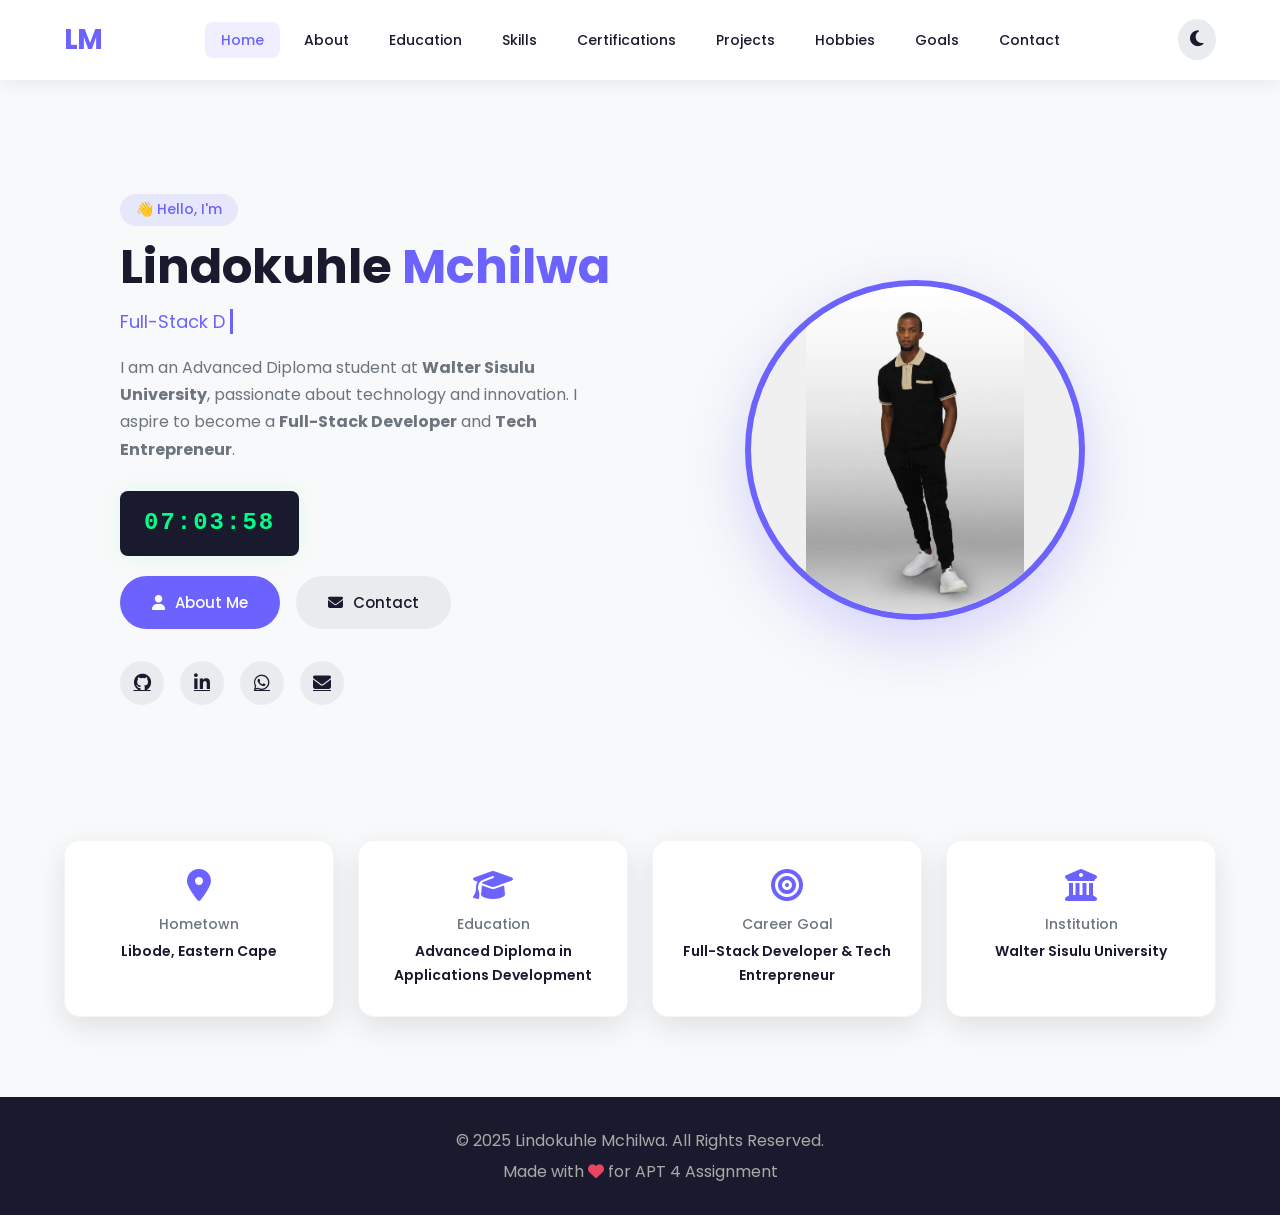
==== index.html @ 39c58cd5 "Initial commit - Portfolio website" ====
<!DOCTYPE html>
<html lang="en">
<head>
    <meta charset="UTF-8" />
    <meta name="viewport" content="width=device-width, initial-scale=1.0" />
    <title>Lindokuhle Mchilwa - Portfolio</title>
    
    <!-- Link to the CSS file -->
    <link rel="stylesheet" href="style.css" />
    
    <!-- Google Fonts - Poppins -->
    <link href="https://fonts.googleapis.com/css2?family=Poppins:wght@300;400;500;600;700&display=swap" rel="stylesheet" />
    
    <!-- Font Awesome icons -->
    <link rel="stylesheet" href="https://cdnjs.cloudflare.com/ajax/libs/font-awesome/6.4.0/css/all.min.css" />
</head>
<body>

    <!-- ========== NAVIGATION ========== -->
    <nav class="navbar">
        <div class="container nav-container">
            <!-- Logo -->
            <a href="index.html" class="logo">LM</a>
            
            <!-- Navigation Menu -->
            <ul class="nav-menu">
                <li><a href="index.html" class="active">Home</a></li>
                <li><a href="about.html">About</a></li>
                <li><a href="education.html">Education</a></li>
                <li><a href="skills.html">Skills</a></li>
                <li><a href="certifications.html">Certifications</a></li>
                <li><a href="projects.html">Projects</a></li>
                <li><a href="hobbies.html">Hobbies</a></li>
                <li><a href="goals.html">Goals</a></li>
                <li><a href="contact.html">Contact</a></li>
            </ul>
            
            <!-- Theme button + Hamburger button -->
            <div class="nav-actions">
                <button id="theme-toggle" class="theme-btn" title="Toggle Dark Mode">
                    <i class="fas fa-moon"></i>
                </button>
                <button class="menu-toggle" id="menu-toggle">
                    <i class="fas fa-bars"></i>
                </button>
            </div>
        </div>
    </nav>

    <!-- ========== MAIN CONTENT ========== -->
    <main>
        <!-- Hero Section -->
        <section class="hero" id="home">
            <div class="container hero-container">
                
                <!-- Left side - Text content -->
                <div class="hero-content">
                    <span class="greeting">👋 Hello, I'm</span>
                    <h1>Lindokuhle <span class="highlight">Mchilwa</span></h1>
                    
                    <!-- Typing effect text -->
                    <p class="tagline">
                        <span id="typing-text">Full-Stack Developer</span>
                    </p>
                    
                    <p class="bio">
                        I am an Advanced Diploma student at <strong>Walter Sisulu University</strong>,
                        passionate about technology and innovation. I aspire to become a
                        <strong>Full-Stack Developer</strong> and <strong>Tech Entrepreneur</strong>.
                    </p>
                    
                    <!-- Digital Clock -->
                    <div class="digital-clock" id="digital-clock"></div>
                    
                    <!-- Buttons -->
                    <div class="hero-buttons">
                        <a href="about.html" class="btn btn-primary">
                            <i class="fas fa-user"></i> About Me
                        </a>
                        <a href="contact.html" class="btn btn-secondary">
                            <i class="fas fa-envelope"></i> Contact
                        </a>
                    </div>
                    
                    <!-- Social Links -->
                    <div class="social-links">
                        <a href="https://github.com/Mchilwa" target="_blank" title="GitHub">
                            <i class="fab fa-github"></i>
                        </a>
                        <a href="https://linkedin.com/in/lindokuhle-mchilwa-290181361" target="_blank" title="LinkedIn">
                            <i class="fab fa-linkedin-in"></i>
                        </a>
                        <a href="https://wa.me/27656827832" target="_blank" title="WhatsApp">
                            <i class="fab fa-whatsapp"></i>
                        </a>
                        <a href="mailto:lindokuhlemchilwa@gmail.com" title="Email">
                            <i class="fas fa-envelope"></i>
                        </a>
                    </div>
                </div>
                
                <!-- Right side - Profile Image -->
                <div class="hero-image">
                    <div class="profile-frame">
                        <img src="images/profile.jpg" alt="Lindokuhle Mchilwa" />
                    </div>
                </div>
            </div>
        </section>

        <!-- Quick Info Cards -->
        <section class="quick-info">
            <div class="container">
                <div class="info-cards">
                    <div class="info-card">
                        <i class="fas fa-map-marker-alt"></i>
                        <h4>Hometown</h4>
                        <p>Libode, Eastern Cape</p>
                    </div>
                    <div class="info-card">
                        <i class="fas fa-graduation-cap"></i>
                        <h4>Education</h4>
                        <p>Advanced Diploma in Applications Development</p>
                    </div>
                    <div class="info-card">
                        <i class="fas fa-bullseye"></i>
                        <h4>Career Goal</h4>
                        <p>Full-Stack Developer &amp; Tech Entrepreneur</p>
                    </div>
                    <div class="info-card">
                        <i class="fas fa-university"></i>
                        <h4>Institution</h4>
                        <p>Walter Sisulu University</p>
                    </div>
                </div>
            </div>
        </section>
    </main>

    <!-- ========== FOOTER ========== -->
    <footer class="footer">
        <div class="container">
            <p>&copy; 2025 Lindokuhle Mchilwa. All Rights Reserved.</p>
            <p>Made with <i class="fas fa-heart" style="color: #e94560;"></i> for APT 4 Assignment</p>
        </div>
    </footer>

    <!-- Link to JavaScript file -->
    <script src="script.js"></script>
</body>
</html>
---- style.css ----
/* ============================================
   RESET & BASE STYLES
   ============================================ */

/* The * selector targets every single element on the page */
* {
    margin: 0;                    /* Remove the default outer space browsers add */
    padding: 0;                   /* Remove the default inner space browsers add */
    box-sizing: border-box;       /* Make width and height include padding and border */
}

/* :root is the highest level element. We store reusable values (CSS variables) here */
:root {
    --primary: #6C63FF;           /* Main purple brand colour */
    --primary-dark: #5a52d5;      /* Darker purple used for hover effects */
    --secondary: #FF6584;         /* Pink/red accent colour */
    --dark: #1a1a2e;              /* Very dark navy colour for text and dark backgrounds */
    --dark-secondary: #16213e;    /* Slightly lighter dark navy */
    --light: #f8f9fa;             /* Very light grey background colour */
    --white: #ffffff;             /* Pure white */
    --gray: #6c757d;              /* Medium grey used for secondary text */
    --light-gray: #e9ecef;        /* Light grey used for borders and button backgrounds */
    --shadow: 0 10px 30px rgba(0, 0, 0, 0.1);        /* Soft shadow */
    --shadow-hover: 0 15px 40px rgba(0, 0, 0, 0.2);  /* Stronger shadow used on hover */
    --border-radius: 16px;        /* Standard rounded corner size */
    --transition: all 0.3s ease;  /* Smooth animation that lasts 0.3 seconds */
}

html {
    scroll-behavior: smooth;      /* Makes the page scroll smoothly when clicking links */
}

body {
    font-family: 'Poppins', sans-serif;  /* Use the Poppins font, fallback to system sans-serif */
    background-color: var(--light);      /* Light grey background */
    color: var(--dark);                  /* Dark text colour */
    line-height: 1.7;                    /* Comfortable space between lines of text */
    transition: var(--transition);       /* Smooth colour changes when switching themes */
}

.container {
    max-width: 1200px;            /* The content will never be wider than 1200px */
    margin: 0 auto;               /* Centre the container horizontally */
    padding: 0 24px;              /* Add 24px space on the left and right sides */
}

/* ============================================
   NAVIGATION
   ============================================ */

.navbar {
    background: var(--white);     /* White background */
    padding: 16px 0;              /* Vertical padding only */
    box-shadow: 0 2px 20px rgba(0, 0, 0, 0.08);  /* Soft shadow under the navbar */
    position: sticky;             /* Sticks to the top of the screen when scrolling */
    top: 0;                       /* Stick at the very top */
    z-index: 1000;                /* Make sure it stays above other elements */
    transition: var(--transition);
}

.nav-container {
    display: flex;                /* Use flexbox layout */
    justify-content: space-between; /* Put logo on the left and menu on the right */
    align-items: center;          /* Centre items vertically */
    flex-wrap: wrap;              /* Allow items to wrap on small screens */
}

.logo {
    font-size: 28px;
    font-weight: 700;             /* Bold text */
    color: var(--primary);        /* Purple colour */
    text-decoration: none;        /* Remove the underline from the link */
    letter-spacing: -1px;         /* Slightly tighter letter spacing */
}

.nav-menu {
    list-style: none;             /* Remove the default bullet points */
    display: flex;                /* Arrange menu items in a row */
    gap: 8px;                      /* Small space between menu items */
    flex-wrap: wrap;
}

.nav-menu a {
    text-decoration: none;
    color: var(--dark);
    font-weight: 500;
    font-size: 14px;
    padding: 8px 16px;            /* Make the clickable area larger */
    border-radius: 8px;
    transition: var(--transition);
}

.nav-menu a:hover,
.nav-menu a.active {
    color: var(--primary);        /* Purple text when hovered or active */
    background: rgba(108, 99, 255, 0.1);  /* Very light purple background */
}

.nav-actions {
    display: flex;
    align-items: center;
    gap: 12px;                    /* Space between the theme button and hamburger button */
}

.theme-btn,
.menu-toggle {
    background: var(--light-gray);
    border: none;
    padding: 10px 12px;
    border-radius: 50%;           /* Make the buttons perfectly round */
    cursor: pointer;
    font-size: 18px;
    transition: var(--transition);
    color: var(--dark);
}

.theme-btn:hover,
.menu-toggle:hover {
    background: var(--primary);
    color: white;
    transform: rotate(20deg);     /* Slight rotation on hover for a fun effect */
}

.menu-toggle {
    display: none;                /* Hidden on desktop. Shown only on mobile via media query */
}

/* ============================================
   HERO SECTION (HOME PAGE)
   ============================================ */

.hero {
    padding: 80px 0 60px;         /* Top padding 80px, bottom padding 60px */
    min-height: 80vh;             /* At least 80% of the browser height */
    display: flex;
    align-items: center;          /* Centre content vertically */
}

.hero-container {
    display: grid;
    grid-template-columns: 1fr 1fr;  /* Two equal columns */
    gap: 60px;                       /* Space between the two columns */
    align-items: center;
}

.hero-content .greeting {
    display: inline-block;        /* Only as wide as the text */
    background: rgba(108, 99, 255, 0.12);
    color: var(--primary);
    padding: 4px 16px;
    border-radius: 20px;          /* Pill shape */
    font-size: 14px;
    font-weight: 500;
    margin-bottom: 12px;
}

.hero-content h1 {
    font-size: 48px;
    font-weight: 700;
    line-height: 1.2;
    margin-bottom: 12px;
}

.hero-content .highlight {
    color: var(--primary);        /* Purple colour for part of the name */
}

.hero-content .tagline {
    font-size: 18px;
    color: var(--gray);
    margin-bottom: 16px;
    font-weight: 400;
}

.hero-content .bio {
    font-size: 16px;
    color: var(--gray);
    max-width: 480px;             /* Limit the width of the paragraph */
    margin-bottom: 28px;
}

.hero-buttons {
    display: flex;
    gap: 16px;
    flex-wrap: wrap;
    margin-bottom: 32px;
}

.btn {
    display: inline-flex;         /* Flex so icon and text stay aligned */
    align-items: center;
    gap: 10px;
    padding: 14px 32px;
    border-radius: 50px;          /* Fully rounded (pill shape) */
    text-decoration: none;
    font-weight: 500;
    font-size: 15px;
    transition: var(--transition);
    border: none;
    cursor: pointer;
}

.btn-primary {
    background: var(--primary);
    color: white;
}

.btn-primary:hover {
    background: var(--primary-dark);
    transform: translateY(-3px);  /* Move the button up slightly */
    box-shadow: 0 10px 25px rgba(108, 99, 255, 0.3);
}

.btn-secondary {
    background: var(--light-gray);
    color: var(--dark);
}

.btn-secondary:hover {
    background: var(--dark);
    color: white;
    transform: translateY(-3px);
}

.social-links {
    display: flex;
    gap: 16px;
    flex-wrap: wrap;
}

.social-links a {
    display: flex;
    align-items: center;
    justify-content: center;
    width: 44px;
    height: 44px;
    border-radius: 50%;           /* Circle */
    background: var(--light-gray);
    color: var(--dark);
    font-size: 18px;
    transition: var(--transition);
}

.social-links a:hover {
    background: var(--primary);
    color: white;
    transform: translateY(-4px);  /* Lift the icon up on hover */
}

.hero-image {
    display: flex;
    justify-content: center;
    align-items: center;
}

.profile-frame {
    width: 340px;
    height: 340px;
    border-radius: 50%;
    overflow: hidden;
    border: 6px solid var(--primary);
    box-shadow: 0 20px 60px rgba(108, 99, 255, 0.25);
    animation: float 6s ease-in-out infinite;
    background-color: #f0f0f0; /* Optional: light background if image doesn't fill the circle */
}

.profile-frame img {
    width: 100%;
    height: 100%;
    object-fit: contain;        /* Show full image */
    object-position: center;    /* Keep it centered */
}

/* Keyframes define the floating animation */
@keyframes float {
    0%, 100% { transform: translateY(0); }     /* Start and end at normal position */
    50% { transform: translateY(-16px); }      /* Move up 16px in the middle */
}

/* ============================================
   QUICK INFO CARDS
   ============================================ */

.quick-info {
    padding: 40px 0 80px;
}

.info-cards {
    display: grid;
    grid-template-columns: repeat(4, 1fr);  /* 4 equal columns */
    gap: 24px;
}

.info-card {
    background: var(--white);
    padding: 28px 20px;
    border-radius: var(--border-radius);
    text-align: center;
    box-shadow: var(--shadow);
    transition: var(--transition);
    border: 1px solid rgba(0, 0, 0, 0.04);
}

.info-card:hover {
    transform: translateY(-6px);          /* Lift the card up */
    box-shadow: var(--shadow-hover);      /* Stronger shadow */
}

.info-card i {
    font-size: 32px;
    color: var(--primary);
    margin-bottom: 12px;
}

.info-card h4 {
    font-size: 14px;
    color: var(--gray);
    font-weight: 500;
    margin-bottom: 4px;
}

.info-card p {
    font-weight: 600;
    font-size: 14px;
}

/* ============================================
   PAGE SECTIONS (Used on About, Education, etc.)
   ============================================ */

.page-section {
    padding: 60px 0;              /* Vertical space for every major page section */
}

.page-title {
    font-size: 2.5rem;
    font-weight: 700;
    color: var(--primary);
    margin-bottom: 8px;
    border-bottom: 4px solid var(--primary);  /* Purple underline */
    padding-bottom: 12px;
    display: inline-block;        /* Only as wide as the text */
}

.section-subtitle {
    color: var(--gray);
    font-size: 1.1rem;
    margin-bottom: 40px;
}

/* ============================================
   ABOUT PAGE
   ============================================ */

.about-grid {
    display: grid;
    grid-template-columns: 1fr 2fr;  /* Image takes 1 part, text takes 2 parts */
    gap: 50px;
    align-items: start;
}

.about-image img {
    width: 100%;
    max-width: 350px;
    border-radius: var(--border-radius);
    border: 4px solid var(--primary);
    box-shadow: var(--shadow);
}

.about-content h3 {
    font-size: 1.8rem;
    margin-bottom: 16px;
}

.about-content p {
    color: var(--gray);
    margin-bottom: 16px;
}

.about-details {
    margin: 24px 0;
}

.info-table {
    width: 100%;
    border-collapse: collapse;    /* Remove gaps between table cells */
    background: var(--white);
    border-radius: var(--border-radius);
    overflow: hidden;             /* Keeps the rounded corners on the table */
    box-shadow: var(--shadow);
}

.info-table tr {
    border-bottom: 1px solid var(--light-gray);
}

.info-table tr:last-child {
    border-bottom: none;          /* No line under the last row */
}

.info-table td {
    padding: 12px 20px;
}

.info-table td:first-child {
    font-weight: 600;
    width: 40%;
    background: rgba(108, 99, 255, 0.05);  /* Very light purple background */
}

/* ============================================
   EDUCATION PAGE
   ============================================ */

.education-timeline {
    position: relative;
    padding-left: 40px;           /* Space for the vertical line and icons */
}

.education-timeline::before {
    content: '';                  /* Empty content used to create the vertical line */
    position: absolute;
    left: 15px;
    top: 0;
    bottom: 0;
    width: 3px;
    background: var(--primary);   /* Purple vertical timeline line */
}

.education-item {
    position: relative;
    margin-bottom: 40px;
    padding-left: 30px;
}

.education-icon {
    position: absolute;
    left: -42px;                  /* Position the icon over the timeline line */
    top: 0;
    width: 50px;
    height: 50px;
    background: var(--primary);
    border-radius: 50%;
    display: flex;
    align-items: center;
    justify-content: center;
    color: white;
    font-size: 20px;
}

.education-content {
    background: var(--white);
    padding: 24px 30px;
    border-radius: var(--border-radius);
    box-shadow: var(--shadow);
}

.education-content h3 {
    font-size: 1.3rem;
    color: var(--primary);
}

.education-institution {
    color: var(--gray);
    font-weight: 500;
}

.education-date {
    color: var(--gray);
    font-size: 0.9rem;
}

.education-content ul {
    padding-left: 20px;
    margin-top: 10px;
}

.education-content ul li {
    color: var(--gray);
    margin-bottom: 6px;
}

/* ============================================
   SKILLS PAGE
   ============================================ */

.skills-grid {
    display: grid;
    grid-template-columns: repeat(3, 1fr);  /* 3 columns */
    gap: 30px;
    margin-bottom: 40px;
}

.skill-card {
    background: var(--white);
    padding: 24px;
    border-radius: var(--border-radius);
    box-shadow: var(--shadow);
    transition: var(--transition);
}

.skill-card:hover {
    transform: translateY(-5px);
    box-shadow: var(--shadow-hover);
}

.skill-header {
    display: flex;
    align-items: center;
    gap: 12px;
    margin-bottom: 12px;
}

.skill-header i {
    font-size: 32px;
    color: var(--primary);
}

.skill-header h3 {
    flex: 1;                      /* Take up the remaining space */
    font-size: 1.1rem;
}

.skill-percent {
    font-weight: 600;
    color: var(--primary);
}

.skill-bar {
    width: 100%;
    height: 10px;
    background: var(--light-gray); /* Background of the progress bar */
    border-radius: 10px;
    overflow: hidden;
    margin-bottom: 8px;
}

.skill-progress {
    height: 100%;
    background: var(--primary);   /* The filled part of the progress bar */
    border-radius: 10px;
    transition: width 1.5s ease;  /* Smooth animation when the width changes */
}

.skill-description {
    font-size: 0.9rem;
    color: var(--gray);
}

/* ============================================
   CERTIFICATIONS PAGE
   ============================================ */

.certifications-grid {
    display: grid;
    grid-template-columns: repeat(2, 1fr);  /* 2 columns */
    gap: 30px;
}

.certification-card {
    background: var(--white);
    padding: 30px;
    border-radius: var(--border-radius);
    box-shadow: var(--shadow);
    text-align: center;
    transition: var(--transition);
}

.certification-card:hover {
    transform: translateY(-5px);
    box-shadow: var(--shadow-hover);
}

.cert-icon {
    font-size: 48px;
    color: var(--primary);
    margin-bottom: 16px;
}

.certification-card h3 {
    font-size: 1.2rem;
    margin-bottom: 8px;
}

.cert-issuer {
    color: var(--gray);
    font-weight: 500;
}

.cert-date {
    color: var(--gray);
    font-size: 0.9rem;
    margin-bottom: 12px;
}

.cert-description {
    color: var(--gray);
    font-size: 0.95rem;
}

.cert-link {
    display: inline-block;
    margin-top: 12px;
    color: var(--primary);
    text-decoration: none;
    font-weight: 500;
}

.cert-link:hover {
    text-decoration: underline;
}

/* ============================================
   PROJECTS PAGE
   ============================================ */

.projects-grid {
    display: grid;
    grid-template-columns: repeat(2, 1fr);
    gap: 30px;
}

.project-card {
    background: var(--white);
    border-radius: var(--border-radius);
    overflow: hidden;             /* Keeps the image corners rounded */
    box-shadow: var(--shadow);
    transition: var(--transition);
}

.project-card:hover {
    transform: translateY(-5px);
    box-shadow: var(--shadow-hover);
}

.project-image {
    position: relative;
    overflow: hidden;
    height: 220px;
}

.project-image img {
    width: 100%;
    height: 100%;
    object-fit: cover;
}

.project-overlay {
    position: absolute;
    top: 0;
    left: 0;
    width: 100%;
    height: 100%;
    background: rgba(108, 99, 255, 0.8);  /* Semi-transparent purple overlay */
    display: flex;
    align-items: center;
    justify-content: center;
    opacity: 0;                   /* Hidden by default */
    transition: var(--transition);
}

.project-card:hover .project-overlay {
    opacity: 1;                   /* Show the overlay when hovering the card */
}

.project-info {
    padding: 20px;
}

.project-info h3 {
    font-size: 1.2rem;
    margin-bottom: 8px;
}

.project-tech {
    display: flex;
    gap: 8px;
    flex-wrap: wrap;
    margin-bottom: 12px;
}

.project-tech span {
    background: rgba(108, 99, 255, 0.1);
    color: var(--primary);
    padding: 4px 12px;
    border-radius: 20px;          /* Pill-shaped tags */
    font-size: 0.8rem;
    font-weight: 500;
}

.project-info p {
    color: var(--gray);
    font-size: 0.95rem;
    margin-bottom: 12px;
}

.project-link {
    color: var(--primary);
    text-decoration: none;
    font-weight: 500;
}

.project-link:hover {
    text-decoration: underline;
}

/* ============================================
   HOBBIES PAGE
   ============================================ */

.hobbies-grid {
    display: grid;
    grid-template-columns: repeat(3, 1fr);
    gap: 30px;
    margin-bottom: 40px;
}

.hobby-card {
    background: var(--white);
    padding: 30px 24px;
    border-radius: var(--border-radius);
    box-shadow: var(--shadow);
    text-align: center;
    transition: var(--transition);
}

.hobby-card:hover {
    transform: translateY(-5px);
    box-shadow: var(--shadow-hover);
}

.hobby-icon {
    font-size: 48px;
    color: var(--primary);
    margin-bottom: 16px;
}

.hobby-card h3 {
    font-size: 1.2rem;
    margin-bottom: 8px;
}

.hobby-card p {
    color: var(--gray);
    font-size: 0.95rem;
}

/* ============================================
   GOALS PAGE
   ============================================ */

.goals-grid {
    display: grid;
    grid-template-columns: repeat(3, 1fr);
    gap: 30px;
}

.goal-card {
    background: var(--white);
    padding: 30px;
    border-radius: var(--border-radius);
    box-shadow: var(--shadow);
    transition: var(--transition);
}

.goal-card:hover {
    transform: translateY(-5px);
    box-shadow: var(--shadow-hover);
}

.goal-icon {
    font-size: 48px;
    color: var(--primary);
    margin-bottom: 16px;
}

.goal-card h3 {
    font-size: 1.3rem;
    margin-bottom: 4px;
}

.goal-card p {
    color: var(--gray);
    font-size: 0.9rem;
    margin-bottom: 12px;
}

.goal-card ul {
    padding-left: 20px;
}

.goal-card ul li {
    color: var(--gray);
    margin-bottom: 6px;
}

/* ============================================
   CONTACT PAGE
   ============================================ */

.contact-grid {
    display: grid;
    grid-template-columns: 1fr 1fr;  /* Form on the left, info on the right */
    gap: 50px;
}

.contact-form-container {
    background: var(--white);
    padding: 30px;
    border-radius: var(--border-radius);
    box-shadow: var(--shadow);
}

.form-group {
    margin-bottom: 20px;
}

.form-group label {
    display: block;
    font-weight: 500;
    margin-bottom: 6px;
}

.form-group label i {
    color: var(--primary);
    margin-right: 6px;
}

.form-group input,
.form-group textarea {
    width: 100%;
    padding: 12px 16px;
    border: 2px solid var(--light-gray);
    border-radius: 8px;
    font-family: inherit;         /* Use the same font as the rest of the site */
    font-size: 1rem;
    transition: var(--transition);
    background: var(--light);
}

.form-group input:focus,
.form-group textarea:focus {
    outline: none;                /* Remove the default browser outline */
    border-color: var(--primary); /* Purple border when the field is focused */
}

.form-group textarea {
    resize: vertical;             /* User can only change the height */
    min-height: 120px;
}

.contact-info {
    display: grid;
    grid-template-columns: 1fr 1fr;
    gap: 20px;
}

.contact-card {
    background: var(--white);
    padding: 24px;
    border-radius: var(--border-radius);
    box-shadow: var(--shadow);
    text-align: center;
    transition: var(--transition);
}

.contact-card:hover {
    transform: translateY(-5px);
    box-shadow: var(--shadow-hover);
}

.contact-card i {
    font-size: 32px;
    color: var(--primary);
    margin-bottom: 12px;
}

.contact-card h4 {
    font-size: 1rem;
    margin-bottom: 4px;
}

.contact-card p {
    color: var(--gray);
    font-size: 0.9rem;
}

/* ============================================
   CONTENT CARDS
   ============================================ */

.content-card {
    background: var(--white);
    padding: 30px;
    border-radius: var(--border-radius);
    box-shadow: var(--shadow);
    margin-bottom: 30px;
}

.content-card h3 {
    font-size: 1.4rem;
    color: var(--primary);
    margin-bottom: 16px;
}

.content-card ul,
.content-card ol {
    padding-left: 20px;
}

.content-card ul li,
.content-card ol li {
    color: var(--gray);
    margin-bottom: 6px;
}

/* ============================================
   SCROLL TO TOP BUTTON
   ============================================ */

.scroll-top-btn {
    position: fixed;              /* Always stays in the same place on the screen */
    bottom: 30px;
    right: 30px;
    width: 50px;
    height: 50px;
    border-radius: 50%;
    background: var(--primary);
    color: white;
    border: none;
    font-size: 20px;
    cursor: pointer;
    box-shadow: 0 5px 20px rgba(108, 99, 255, 0.4);
    transition: var(--transition);
    display: none;                /* Hidden by default. Shown with JavaScript when scrolled */
    align-items: center;
    justify-content: center;
    z-index: 999;
}

.scroll-top-btn:hover {
    transform: translateY(-5px);
    background: var(--primary-dark);
}

/* ============================================
   TYPING EFFECT
   ============================================ */

#typing-text {
    color: var(--primary);
    border-right: 3px solid var(--primary);  /* The blinking cursor */
    padding-right: 5px;
    animation: blink 0.7s step-end infinite;
}

@keyframes blink {
    50% { border-color: transparent; }  /* Make the cursor disappear every half cycle */
}

/* ============================================
   SHOW / HIDE BUTTON
   ============================================ */

.toggle-info-btn {
    background: var(--primary);
    color: white;
    border: none;
    padding: 10px 24px;
    border-radius: 8px;
    cursor: pointer;
    font-size: 0.95rem;
    font-weight: 500;
    transition: var(--transition);
    margin-bottom: 12px;
}

.toggle-info-btn:hover {
    background: var(--primary-dark);
    transform: scale(1.02);       /* Slightly enlarge the button */
}

.toggle-info-btn.active {
    background: var(--secondary); /* Change colour when the content is visible */
}

.hidden-content {
    display: none;                /* Hidden by default */
    padding: 16px 20px;
    background: var(--light-gray);
    border-radius: 8px;
    margin-bottom: 16px;
}

/* ============================================
   SLIDESHOW
   ============================================ */

.slideshow-container {
    position: relative;
    max-width: 800px;
    margin: 0 auto 40px;          /* Centre the slideshow */
    border-radius: var(--border-radius);
    overflow: hidden;
    box-shadow: var(--shadow);
    background: var(--dark);
}

.slideshow-wrapper {
    position: relative;
    height: 400px;
    overflow: hidden;
}

.slide {
    display: none;                /* Only one slide is shown at a time (controlled by JavaScript) */
    width: 100%;
    height: 100%;
}

.slide img {
    width: 100%;
    height: 100%;
    object-fit: cover;
}

.slide-btn {
    position: absolute;
    top: 50%;
    transform: translateY(-50%);  /* Centre the buttons vertically */
    background: rgba(0, 0, 0, 0.6);
    color: white;
    border: none;
    padding: 16px 20px;
    cursor: pointer;
    font-size: 24px;
    border-radius: 50%;
    transition: var(--transition);
    z-index: 10;
}

.slide-btn:hover {
    background: rgba(108, 99, 255, 0.8);
}

.prev {
    left: 16px;                   /* Previous button on the left */
}

.next {
    right: 16px;                  /* Next button on the right */
}

.fade {
    animation: fadeEffect 1.5s ease;
}

@keyframes fadeEffect {
    0% { opacity: 0.4; }
    100% { opacity: 1; }
}

/* ============================================
   DIGITAL CLOCK
   ============================================ */

.digital-clock {
    background: var(--dark);
    color: #00ff88;               /* Bright green like old digital clocks */
    padding: 12px 24px;
    border-radius: 8px;
    font-family: 'Courier New', monospace;  /* Monospace font for digital look */
    font-size: 1.5rem;
    font-weight: 700;
    letter-spacing: 2px;
    text-align: center;
    box-shadow: 0 0 20px rgba(0, 255, 136, 0.1);
    display: inline-block;
    margin-bottom: 20px;
}

/* ============================================
   DARK MODE
   ============================================ */

/* These styles only apply when the body has the class "dark-mode" */
body.dark-mode {
    background-color: #1a1a2e;
    color: #eee;
}

body.dark-mode .navbar {
    background-color: #16213e;
}

body.dark-mode .logo {
    color: #e94560;               /* Pink/red accent in dark mode */
}

body.dark-mode .nav-menu a {
    color: #eee;
}

body.dark-mode .nav-menu a:hover,
body.dark-mode .nav-menu a.active {
    color: #e94560;
    background: rgba(233, 69, 96, 0.1);
}

body.dark-mode .info-card,
body.dark-mode .skill-card,
body.dark-mode .hobby-card,
body.dark-mode .goal-card,
body.dark-mode .certification-card,
body.dark-mode .project-card,
body.dark-mode .contact-card,
body.dark-mode .education-content,
body.dark-mode .content-card,
body.dark-mode .contact-form-container {
    background: #16213e;
    border-color: #2a2a4e;
}

body.dark-mode .info-table {
    background: #16213e;
}

body.dark-mode .info-table td:first-child {
    background: rgba(233, 69, 96, 0.1);
}

body.dark-mode .form-group input,
body.dark-mode .form-group textarea {
    background: #1a1a3e;
    color: #eee;
    border-color: #2a2a4e;
}

body.dark-mode .hero-content .bio,
body.dark-mode .about-content p,
body.dark-mode .hobby-card p,
body.dark-mode .goal-card ul li,
body.dark-mode .education-content ul li,
body.dark-mode .project-info p {
    color: #ccc;
}

body.dark-mode .footer {
    background: #16213e;
    color: #aaa;
}

body.dark-mode .digital-clock {
    background: #0a0a1a;
}

body.dark-mode .hidden-content {
    background: #1a1a3e;
}

body.dark-mode .slideshow-container {
    background: #0a0a1a;
}

/* ============================================
   FOOTER
   ============================================ */

.footer {
    background: var(--dark);
    color: #aaa;
    padding: 30px 0;
    text-align: center;
}

.footer .container p {
    margin-bottom: 4px;
}

.footer .container p:last-child {
    margin-bottom: 0;             /* No extra space after the last paragraph */
}

/* ============================================
   RESPONSIVE DESIGN (Media Queries)
   ============================================ */

/* Tablets and smaller laptops */
@media (max-width: 1024px) {
    .skills-grid,
    .hobbies-grid,
    .goals-grid {
        grid-template-columns: repeat(2, 1fr);  /* 2 columns instead of 3 */
    }
}

/* Tablets and mobile landscape */
@media (max-width: 768px) {
    .nav-menu {
        display: none;            /* Hide the menu by default on mobile */
        width: 100%;
        flex-direction: column;   /* Stack the menu items vertically */
        align-items: center;
        padding: 16px 0;
    }

    .nav-menu.show {
        display: flex;            /* Show the menu when JavaScript adds the "show" class */
    }

    .menu-toggle {
        display: block;           /* Show the hamburger button on mobile */
    }

    .hero-container {
        grid-template-columns: 1fr;  /* Single column layout */
        text-align: center;
    }

    .hero-content .bio {
        margin: 0 auto 28px;      /* Centre the bio text */
    }

    .hero-buttons {
        justify-content: center;
    }

    .social-links {
        justify-content: center;
    }

    .profile-frame {
        width: 250px;
        height: 250px;
    }

    .info-cards {
        grid-template-columns: repeat(2, 1fr);
    }

    .about-grid {
        grid-template-columns: 1fr;
        text-align: center;
    }

    .about-image {
        display: flex;
        justify-content: center;
    }

    .about-image img {
        max-width: 250px;
    }

    .skills-grid,
    .hobbies-grid,
    .goals-grid,
    .certifications-grid,
    .projects-grid {
        grid-template-columns: 1fr;  /* Single column on mobile */
    }

    .contact-grid {
        grid-template-columns: 1fr;
    }

    .contact-info {
        grid-template-columns: 1fr 1fr;
    }

    .page-title {
        font-size: 1.8rem;
    }

    .hero-content h1 {
        font-size: 2rem;
    }

    .education-timeline {
        padding-left: 20px;
    }

    .education-icon {
        width: 40px;
        height: 40px;
        left: -32px;
        font-size: 16px;
    }

    .education-content {
        padding: 16px 20px;
    }

    .slideshow-wrapper {
        height: 250px;
    }

    .slide-btn {
        padding: 10px 14px;
        font-size: 18px;
    }

    .digital-clock {
        font-size: 1.1rem;
        padding: 8px 16px;
    }

    .scroll-top-btn {
        width: 40px;
        height: 40px;
        font-size: 16px;
        bottom: 20px;
        right: 20px;
    }
}

/* Small phones */
@media (max-width: 480px) {
    .info-cards {
        grid-template-columns: 1fr;  /* One card per row */
    }

    .contact-info {
        grid-template-columns: 1fr;
    }

    .hero-buttons {
        flex-direction: column;   /* Stack the buttons vertically */
        align-items: center;
    }

    .btn {
        width: 100%;              /* Full-width buttons */
        justify-content: center;
    }

    .profile-frame {
        width: 200px;
        height: 200px;
    }
}
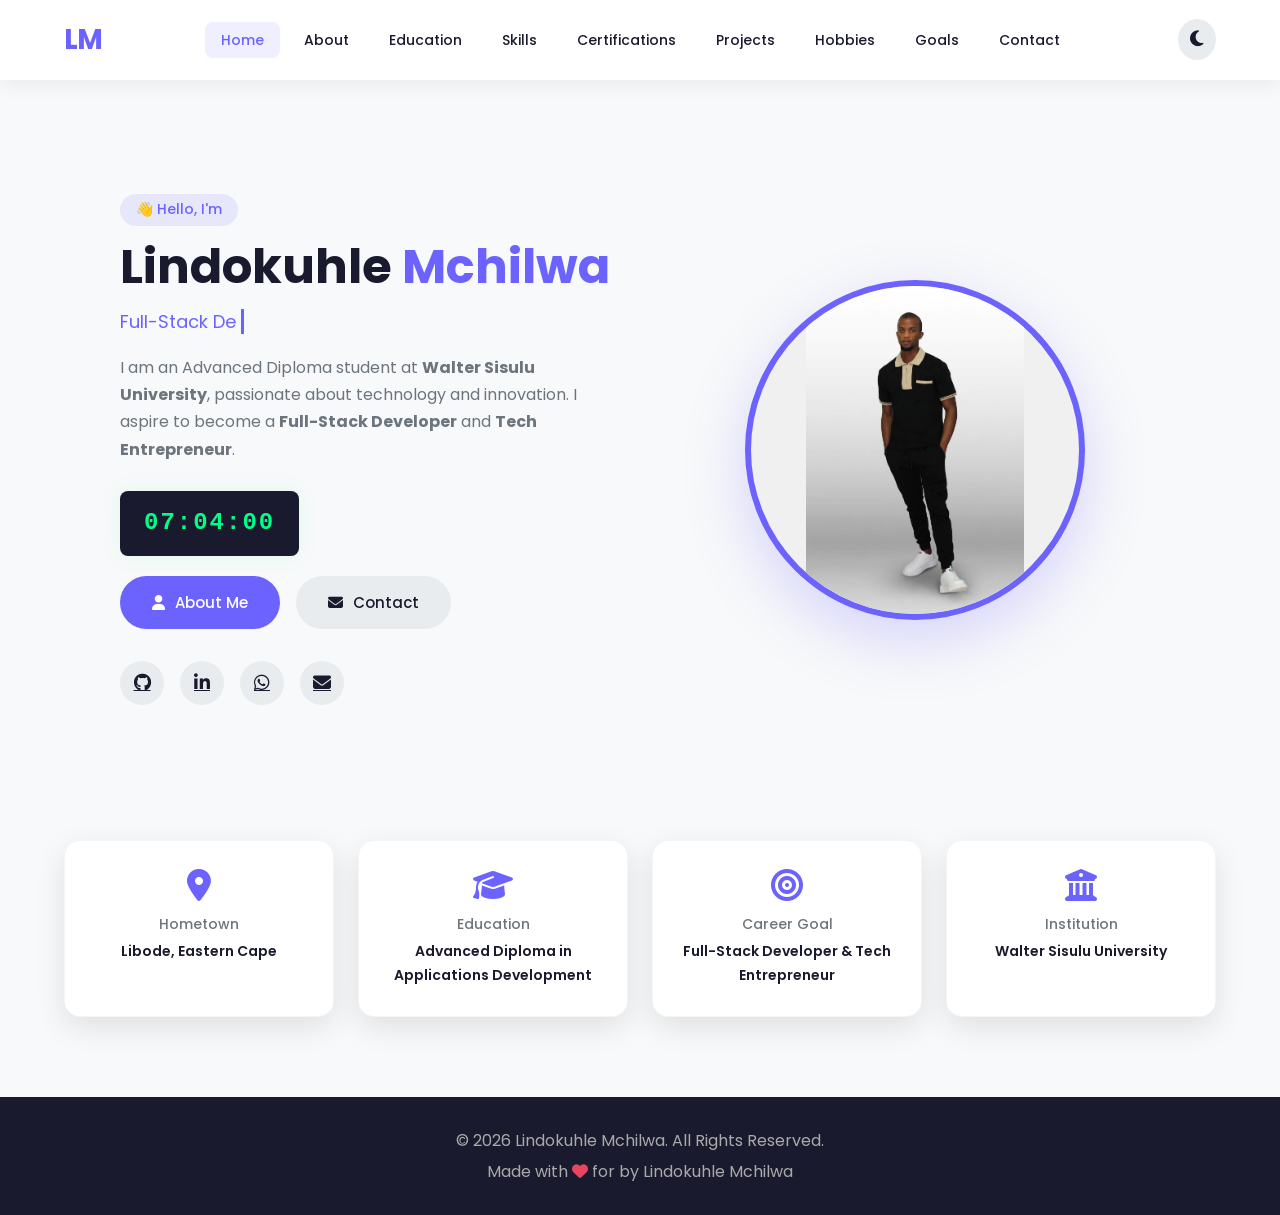
==== commit 6fbe6e8c: "Updated footer, removed welcome popup, added new skills" ====
--- a/index.html
+++ b/index.html
@@ -140,8 +140,8 @@
     <!-- ========== FOOTER ========== -->
     <footer class="footer">
         <div class="container">
-            <p>&copy; 2025 Lindokuhle Mchilwa. All Rights Reserved.</p>
-            <p>Made with <i class="fas fa-heart" style="color: #e94560;"></i> for APT 4 Assignment</p>
+            <p>&copy; 2026 Lindokuhle Mchilwa. All Rights Reserved.</p>
+            <p>Made with <i class="fas fa-heart" style="color: #e94560;"></i> for by Lindokuhle Mchilwa</p>
         </div>
     </footer>
 
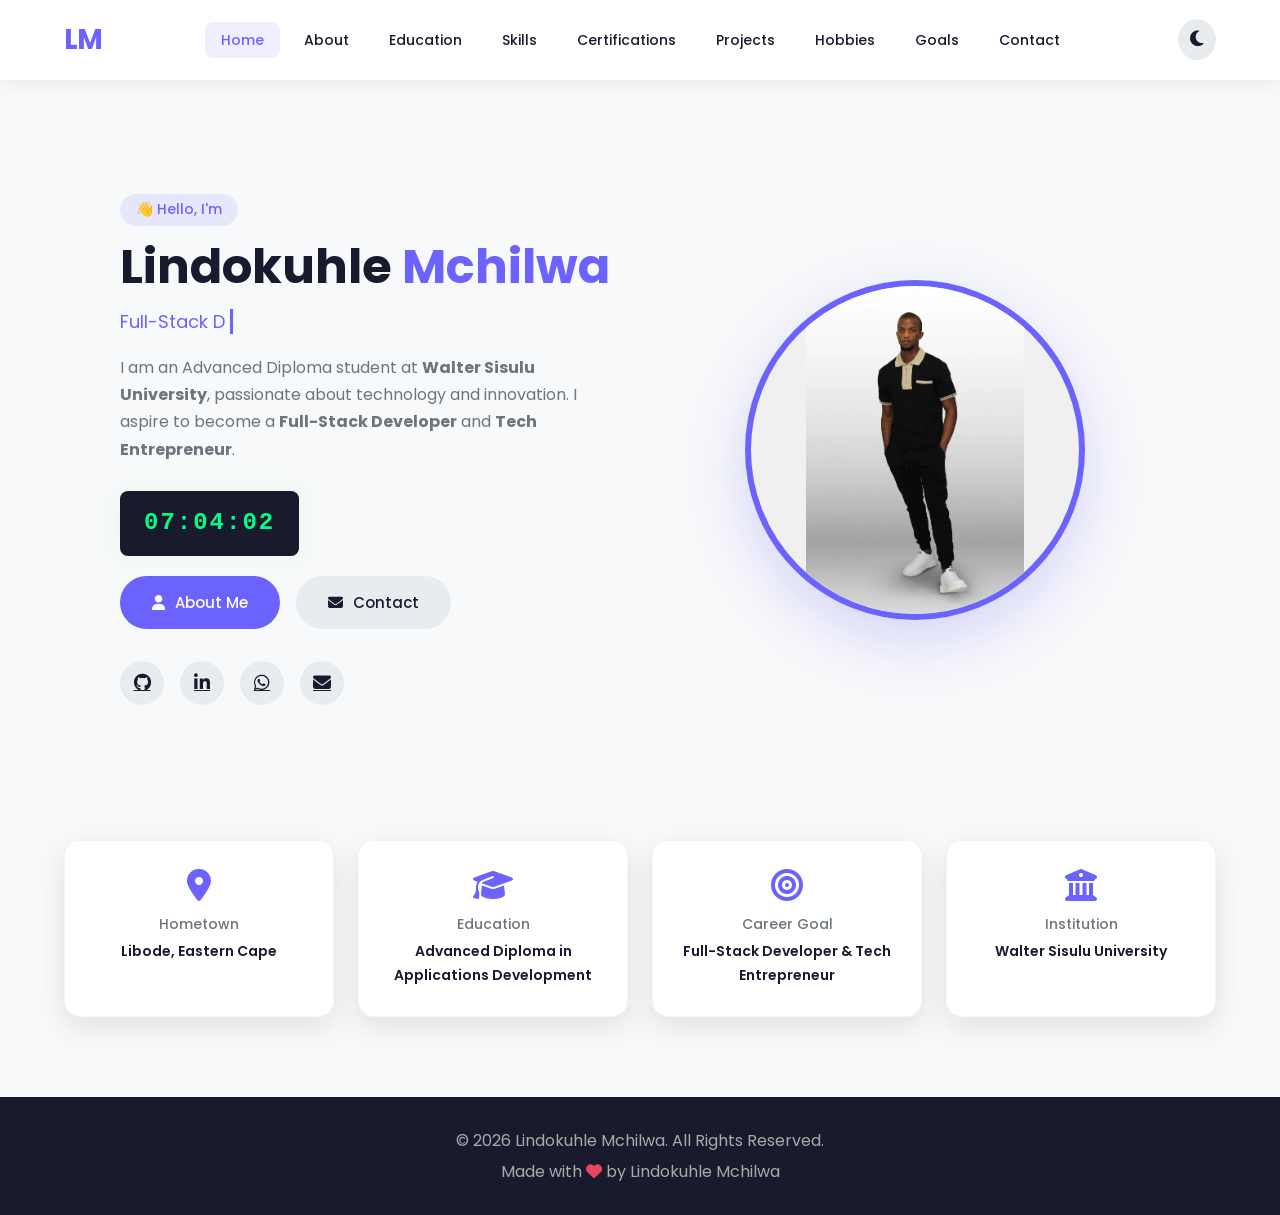
==== commit 7769ec97: "Updated footer" ====
--- a/index.html
+++ b/index.html
@@ -141,7 +141,7 @@
     <footer class="footer">
         <div class="container">
             <p>&copy; 2026 Lindokuhle Mchilwa. All Rights Reserved.</p>
-            <p>Made with <i class="fas fa-heart" style="color: #e94560;"></i> for by Lindokuhle Mchilwa</p>
+            <p>Made with <i class="fas fa-heart" style="color: #e94560;"></i> by Lindokuhle Mchilwa</p>
         </div>
     </footer>
 
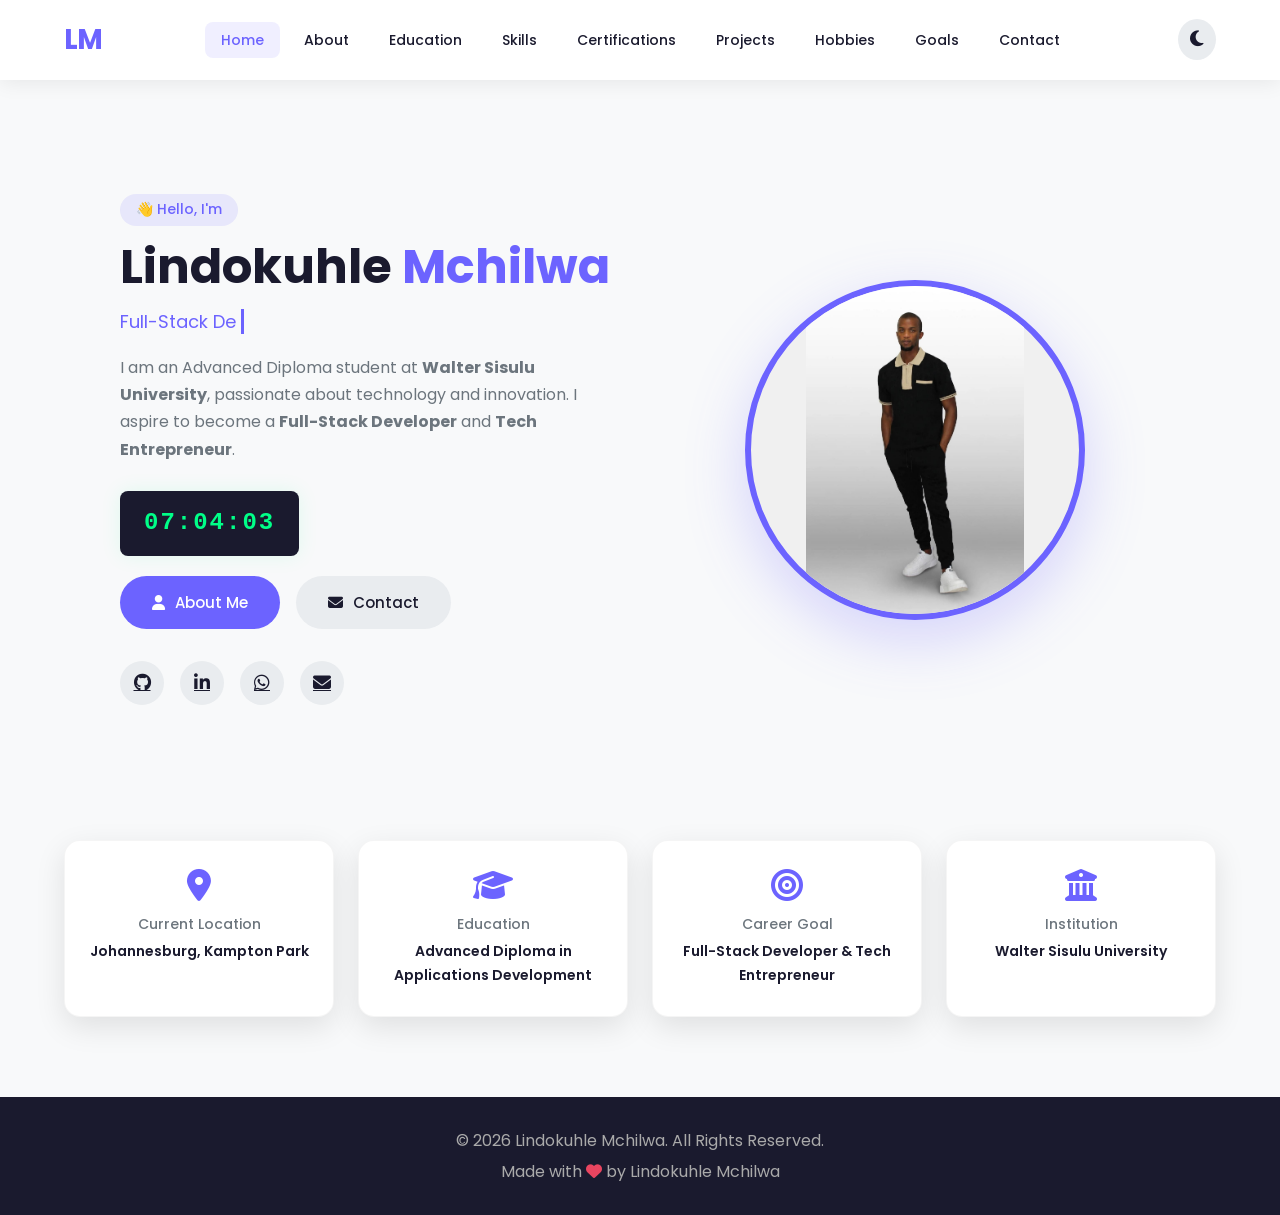
==== commit 535ac8fa: "Updated My Location" ====
--- a/index.html
+++ b/index.html
@@ -114,8 +114,8 @@
                 <div class="info-cards">
                     <div class="info-card">
                         <i class="fas fa-map-marker-alt"></i>
-                        <h4>Hometown</h4>
-                        <p>Libode, Eastern Cape</p>
+                        <h4>Current Location</h4>
+                        <p>Johannesburg, Kampton Park</p>
                     </div>
                     <div class="info-card">
                         <i class="fas fa-graduation-cap"></i>
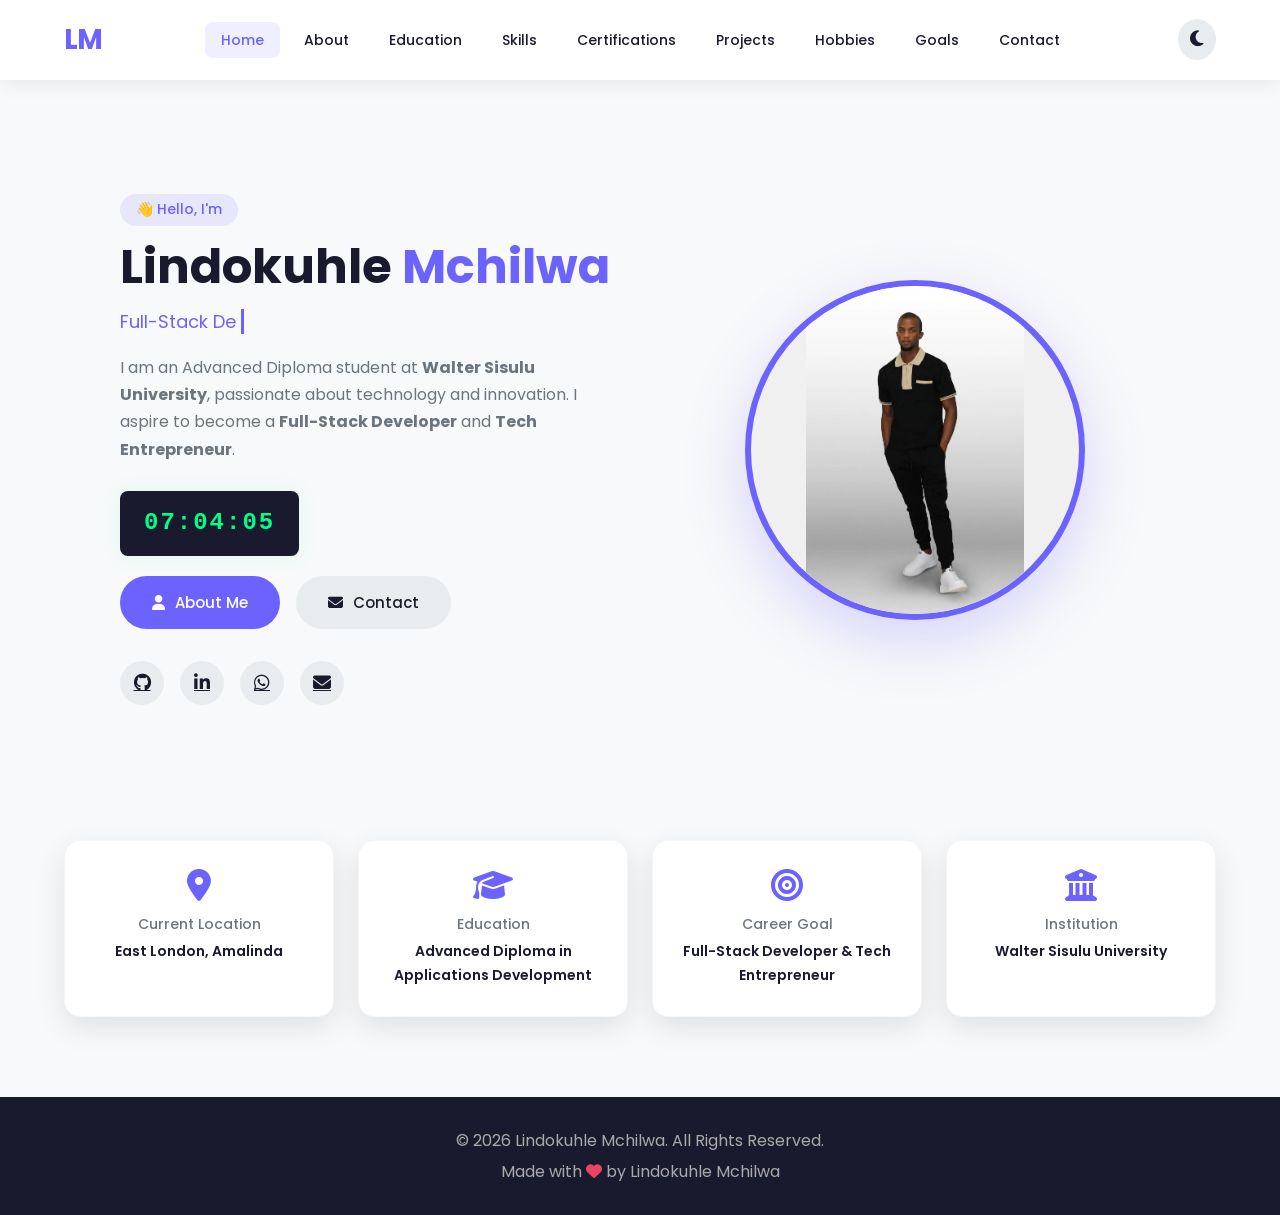
==== commit ee6268a3: "Updated My Location" ====
--- a/index.html
+++ b/index.html
@@ -115,7 +115,7 @@
                     <div class="info-card">
                         <i class="fas fa-map-marker-alt"></i>
                         <h4>Current Location</h4>
-                        <p>Johannesburg, Kampton Park</p>
+                        <p>East London, Amalinda</p>
                     </div>
                     <div class="info-card">
                         <i class="fas fa-graduation-cap"></i>
